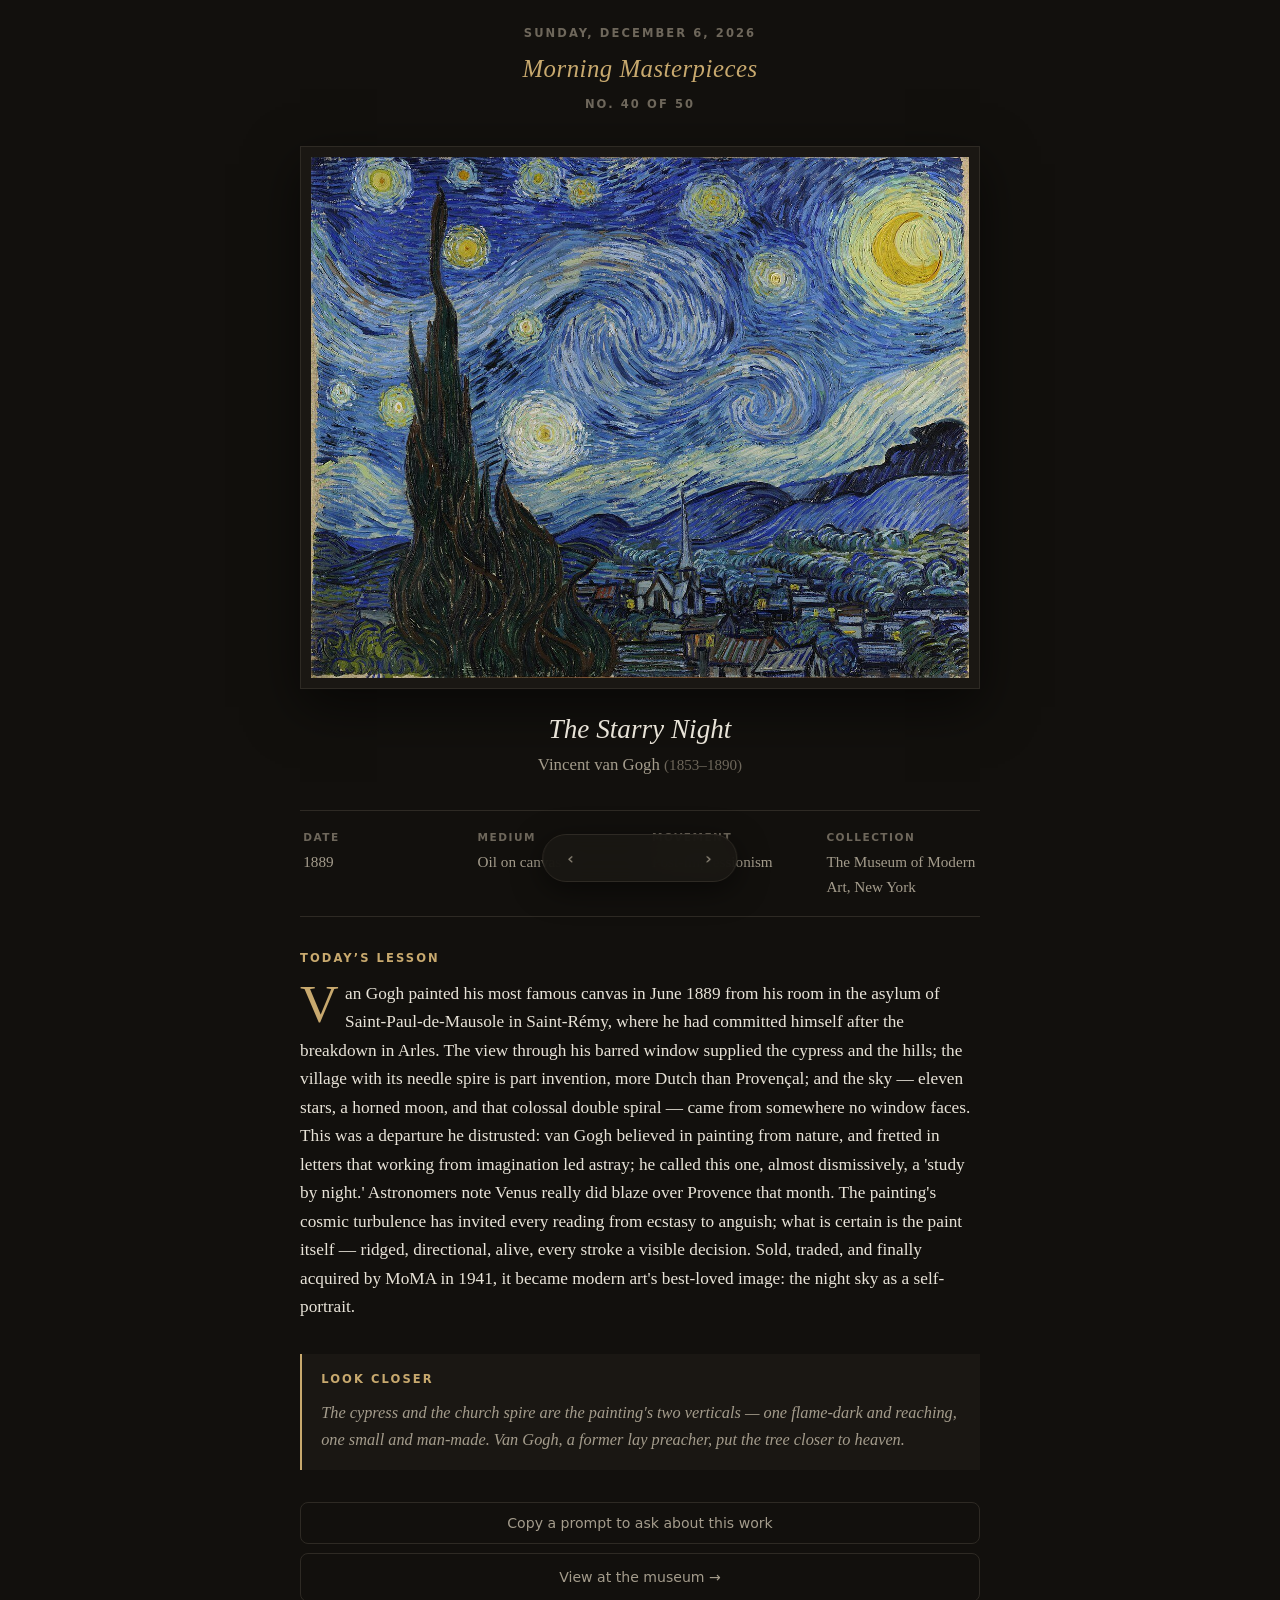
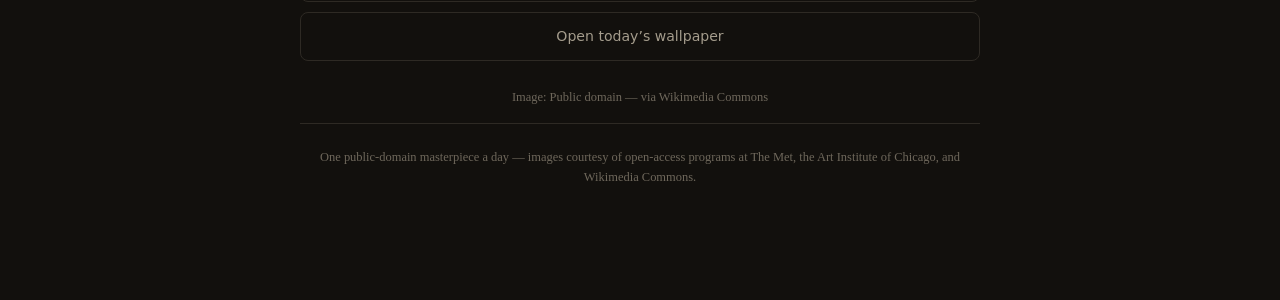
==== site/index.html @ be4b1ff0 "Morning Masterpieces: daily public-domain art lesson 50 curated works (van Eyck 1434 → Kandinsky 191" ====
<!doctype html>
<html lang="en">
<head>
  <meta charset="utf-8">
  <meta name="viewport" content="width=device-width, initial-scale=1, viewport-fit=cover">
  <title>Morning Masterpieces</title>
  <meta name="description" content="A daily art history lesson: one public-domain masterpiece per day.">
  <meta name="theme-color" content="#12100d">
  <link rel="manifest" href="manifest.webmanifest">
  <link rel="icon" href="icons/icon-192.png">
  <link rel="apple-touch-icon" href="icons/apple-touch-icon.png">
  <meta name="apple-mobile-web-app-capable" content="yes">
  <meta name="apple-mobile-web-app-status-bar-style" content="black-translucent">
  <meta name="apple-mobile-web-app-title" content="Masterpieces">
  <link rel="stylesheet" href="styles.css">
</head>
<body>
  <header class="masthead">
    <p class="eyebrow" id="dateline">&nbsp;</p>
    <h1 class="wordmark">Morning Masterpieces</h1>
    <p class="daycount" id="daycount">&nbsp;</p>
  </header>

  <main id="main" hidden>
    <figure class="artwork">
      <div class="frame">
        <img id="art-image" alt="" decoding="async">
      </div>
      <figcaption>
        <h2 id="art-title"></h2>
        <p class="artist-line"><span id="art-artist"></span> <span class="dim" id="art-artist-dates"></span></p>
      </figcaption>
    </figure>

    <dl class="tombstone">
      <div><dt>Date</dt><dd id="art-year"></dd></div>
      <div><dt>Medium</dt><dd id="art-medium"></dd></div>
      <div><dt>Movement</dt><dd id="art-movement"></dd></div>
      <div><dt>Collection</dt><dd id="art-museum"></dd></div>
    </dl>

    <section class="lesson">
      <h3 class="section-label">Today’s lesson</h3>
      <div id="art-lesson"></div>
    </section>

    <aside class="look-for">
      <h3 class="section-label">Look closer</h3>
      <p id="art-lookfor"></p>
    </aside>

    <nav class="actions">
      <button id="ask-btn" class="action" type="button">Copy a prompt to ask about this work</button>
      <a id="museum-link" class="action" target="_blank" rel="noopener">View at the museum&nbsp;→</a>
      <a id="wallpaper-link" class="action" target="_blank" rel="noopener">Open today’s wallpaper</a>
    </nav>

    <p class="license" id="art-license"></p>
  </main>

  <nav class="pager" id="pager" hidden>
    <button id="prev-btn" type="button" aria-label="Previous day">‹</button>
    <button id="today-btn" type="button">Today</button>
    <button id="next-btn" type="button" aria-label="Next day">›</button>
  </nav>

  <div class="toast" id="toast" role="status"></div>

  <footer class="colophon">
    <p>One public-domain masterpiece a day — images courtesy of open-access programs at
    The Met, the Art Institute of Chicago, and Wikimedia Commons.</p>
  </footer>

  <script src="app.js"></script>
</body>
</html>
---- site/styles.css ----
/* Morning Masterpieces — dark gallery aesthetic, system fonts only. */

:root {
  --wall: #12100d;
  --wall-raised: #1a1713;
  --ink: #e8e3d8;
  --ink-dim: #a49c8c;
  --ink-faint: #6e675b;
  --hairline: #2e2a24;
  --accent: #c8a96e;
  --serif: 'Palatino', 'Georgia', 'Times New Roman', serif;
}

* { margin: 0; padding: 0; box-sizing: border-box; }

html { -webkit-text-size-adjust: 100%; }

body {
  background: var(--wall);
  color: var(--ink);
  font-family: var(--serif);
  line-height: 1.65;
  padding: max(env(safe-area-inset-top), 1.5rem) 1.25rem calc(env(safe-area-inset-bottom) + 7rem);
  max-width: 720px;
  margin: 0 auto;
}

.masthead { text-align: center; margin-bottom: 2rem; }

.eyebrow, .daycount, .section-label {
  font-family: -apple-system, system-ui, sans-serif;
  font-size: 0.72rem;
  font-weight: 600;
  letter-spacing: 0.18em;
  text-transform: uppercase;
  color: var(--ink-faint);
}

.wordmark {
  font-size: 1.55rem;
  font-weight: 500;
  font-style: italic;
  letter-spacing: 0.02em;
  color: var(--accent);
  margin: 0.35rem 0;
}

main { animation: fade 0.5s ease; }
@keyframes fade { from { opacity: 0; transform: translateY(6px); } }

.artwork { margin-bottom: 2rem; }

.frame {
  background: var(--wall-raised);
  border: 1px solid var(--hairline);
  padding: 10px;
  box-shadow: 0 18px 50px rgba(0, 0, 0, 0.55);
}

.frame img {
  display: block;
  width: 100%;
  height: auto;
  min-height: 120px;
  background: #000;
}

figcaption { text-align: center; margin-top: 1.4rem; }

figcaption h2 {
  font-size: 1.7rem;
  font-weight: 500;
  line-height: 1.25;
  font-style: italic;
}

.artist-line { margin-top: 0.3rem; font-size: 1.05rem; color: var(--ink-dim); }
.dim { color: var(--ink-faint); font-size: 0.9em; }

.tombstone {
  display: grid;
  grid-template-columns: repeat(auto-fit, minmax(150px, 1fr));
  gap: 0.9rem 1.5rem;
  border-top: 1px solid var(--hairline);
  border-bottom: 1px solid var(--hairline);
  padding: 1.1rem 0.2rem;
  margin-bottom: 2rem;
}

.tombstone dt {
  font-family: -apple-system, system-ui, sans-serif;
  font-size: 0.66rem;
  font-weight: 600;
  letter-spacing: 0.14em;
  text-transform: uppercase;
  color: var(--ink-faint);
  margin-bottom: 0.15rem;
}

.tombstone dd { font-size: 0.95rem; color: var(--ink-dim); }

.section-label { margin-bottom: 0.7rem; color: var(--accent); }

.lesson { margin-bottom: 2rem; }
.lesson p { font-size: 1.08rem; margin-bottom: 1rem; }
.lesson p:first-of-type::first-letter {
  font-size: 3.1em;
  float: left;
  line-height: 0.82;
  padding: 0.06em 0.12em 0 0;
  color: var(--accent);
}

.look-for {
  border-left: 2px solid var(--accent);
  background: var(--wall-raised);
  padding: 1rem 1.2rem;
  margin-bottom: 2rem;
}
.look-for p { color: var(--ink-dim); font-style: italic; font-size: 1.02rem; }

.actions { display: flex; flex-direction: column; gap: 0.6rem; margin-bottom: 1.6rem; }

.action {
  display: block;
  font-family: -apple-system, system-ui, sans-serif;
  font-size: 0.88rem;
  text-align: center;
  color: var(--ink-dim);
  background: none;
  border: 1px solid var(--hairline);
  border-radius: 8px;
  padding: 0.75rem 1rem;
  text-decoration: none;
  cursor: pointer;
  transition: border-color 0.2s, color 0.2s;
}
.action:hover, .action:active { border-color: var(--accent); color: var(--ink); }

.license { font-size: 0.78rem; color: var(--ink-faint); text-align: center; margin-bottom: 1rem; }

.pager {
  position: fixed;
  bottom: calc(env(safe-area-inset-bottom) + 1.1rem);
  left: 50%;
  transform: translateX(-50%);
  display: flex;
  gap: 0.5rem;
  background: rgba(26, 23, 19, 0.92);
  -webkit-backdrop-filter: blur(12px);
  backdrop-filter: blur(12px);
  border: 1px solid var(--hairline);
  border-radius: 999px;
  padding: 0.35rem;
  box-shadow: 0 8px 30px rgba(0, 0, 0, 0.5);
}

.pager button {
  font-family: -apple-system, system-ui, sans-serif;
  font-size: 1rem;
  color: var(--ink-dim);
  background: none;
  border: none;
  border-radius: 999px;
  min-width: 44px;
  padding: 0.5rem 0.9rem;
  cursor: pointer;
}
.pager button:hover, .pager button:active { color: var(--accent); }
.pager #today-btn { font-size: 0.82rem; letter-spacing: 0.08em; text-transform: uppercase; }

.toast {
  position: fixed;
  bottom: calc(env(safe-area-inset-bottom) + 5.2rem);
  left: 50%;
  transform: translateX(-50%) translateY(10px);
  background: var(--accent);
  color: #1a1408;
  font-family: -apple-system, system-ui, sans-serif;
  font-size: 0.85rem;
  font-weight: 600;
  padding: 0.6rem 1.2rem;
  border-radius: 8px;
  opacity: 0;
  pointer-events: none;
  transition: opacity 0.25s, transform 0.25s;
}
.toast.show { opacity: 1; transform: translateX(-50%) translateY(0); }

.colophon {
  text-align: center;
  font-size: 0.78rem;
  color: var(--ink-faint);
  border-top: 1px solid var(--hairline);
  padding-top: 1.4rem;
}
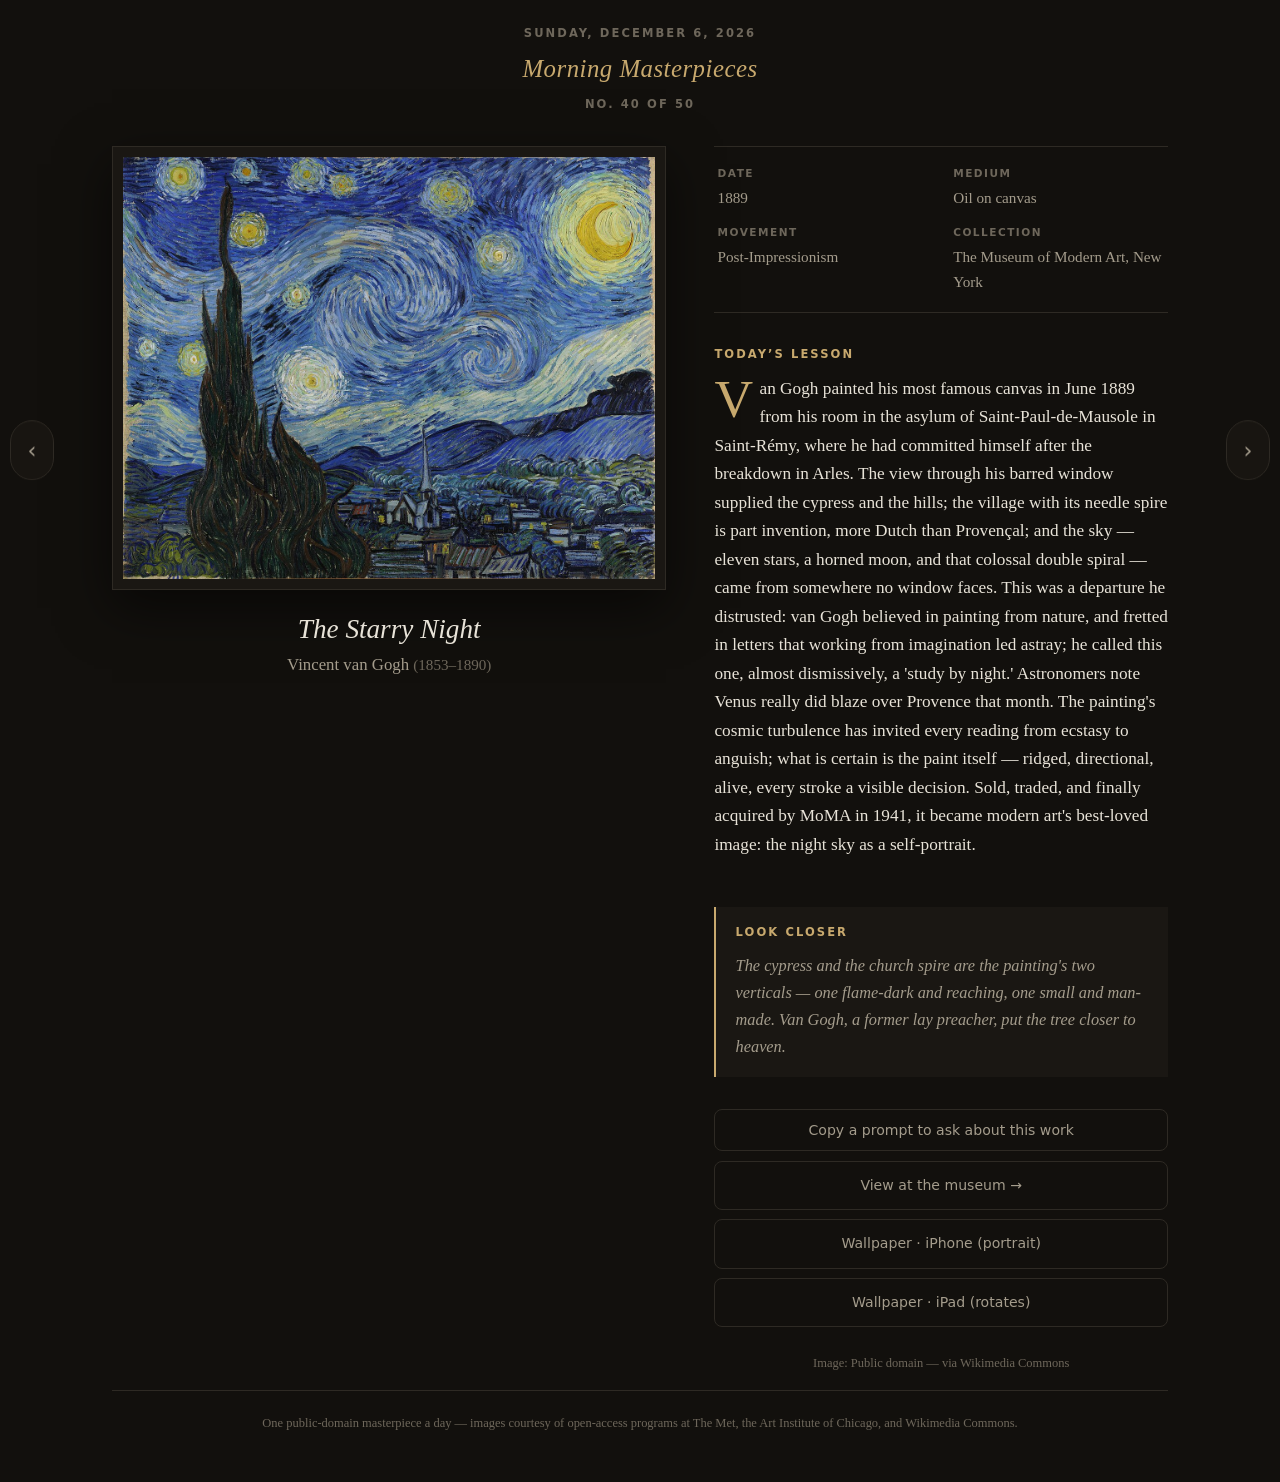
==== commit beb060dc: "Landscape support: two-column PWA layout + square iPad wallpapers - PWA: at >=960px the painting han" ====
--- a/site/index.html
+++ b/site/index.html
@@ -52,7 +52,8 @@
     <nav class="actions">
       <button id="ask-btn" class="action" type="button">Copy a prompt to ask about this work</button>
       <a id="museum-link" class="action" target="_blank" rel="noopener">View at the museum&nbsp;→</a>
-      <a id="wallpaper-link" class="action" target="_blank" rel="noopener">Open today’s wallpaper</a>
+      <a id="wallpaper-link" class="action" target="_blank" rel="noopener">Wallpaper · iPhone (portrait)</a>
+      <a id="wallpaper-ipad-link" class="action" target="_blank" rel="noopener">Wallpaper · iPad (rotates)</a>
     </nav>
 
     <p class="license" id="art-license"></p>
--- a/site/styles.css
+++ b/site/styles.css
@@ -194,3 +194,82 @@
   border-top: 1px solid var(--hairline);
   padding-top: 1.4rem;
 }
+
+/* ── Wide viewports (iPad landscape, desktop): two-column gallery.
+      Painting hangs sticky on the left; the lesson scrolls beside it.
+      The floating pager pill becomes edge chevrons so nothing overlaps. */
+@media (min-width: 960px) {
+  body {
+    max-width: 1200px;
+    padding-left: 4.5rem;
+    padding-right: 4.5rem;
+    padding-bottom: 3rem;
+  }
+
+  main {
+    display: grid;
+    grid-template-columns: minmax(0, 11fr) minmax(0, 9fr);
+    column-gap: 3rem;
+    align-items: start;
+  }
+
+  .artwork {
+    grid-column: 1;
+    grid-row: 1 / span 9;
+    position: sticky;
+    top: 1.2rem;
+    margin-bottom: 0;
+  }
+
+  .tombstone, .lesson, .look-for, .actions, .license { grid-column: 2; }
+
+  .frame { display: flex; justify-content: center; }
+  .frame img {
+    width: auto;
+    max-width: 100%;
+    max-height: calc(100vh - 16rem);
+  }
+
+  .pager {
+    position: static;
+    /* transform/backdrop-filter would become the containing block for the
+       fixed-position buttons below — reset both. */
+    transform: none;
+    background: none;
+    border: none;
+    box-shadow: none;
+    padding: 0;
+    -webkit-backdrop-filter: none;
+    backdrop-filter: none;
+  }
+
+  .pager button {
+    position: fixed;
+    z-index: 10;
+    background: rgba(26, 23, 19, 0.85);
+    border: 1px solid var(--hairline);
+    -webkit-backdrop-filter: blur(10px);
+    backdrop-filter: blur(10px);
+  }
+
+  #prev-btn, #next-btn {
+    top: 50%;
+    transform: translateY(-50%);
+    font-size: 1.4rem;
+    line-height: 1;
+    padding: 1.1rem 0.8rem;
+  }
+  #prev-btn { left: max(env(safe-area-inset-left), 10px); }
+  #next-btn { right: max(env(safe-area-inset-right), 10px); }
+
+  #today-btn {
+    top: max(env(safe-area-inset-top), 12px);
+    right: max(env(safe-area-inset-right), 14px);
+    padding: 0.55rem 1.1rem;
+  }
+
+  .toast {
+    bottom: auto;
+    top: calc(env(safe-area-inset-top) + 4.5rem);
+  }
+}
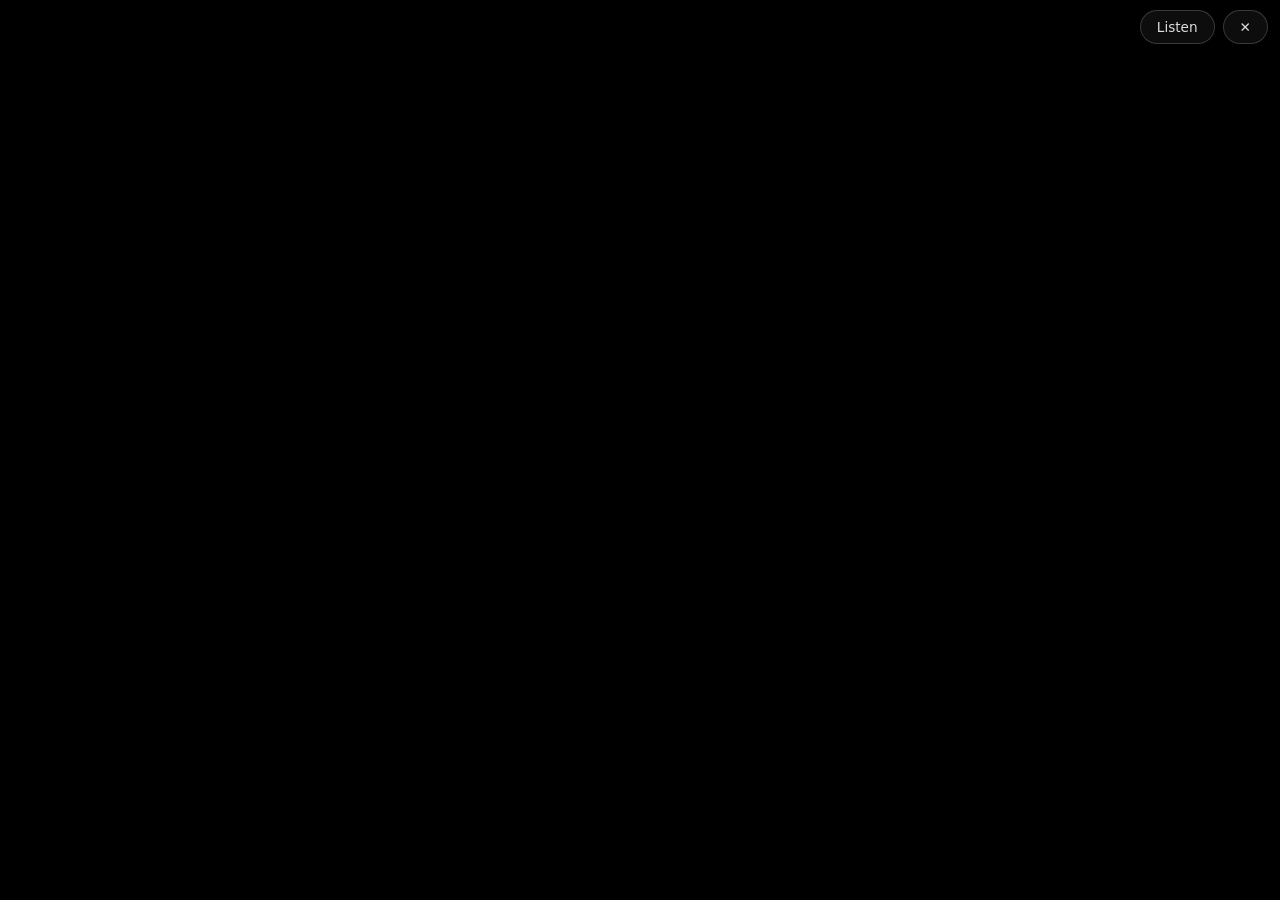
==== commit c5389ee2: "Sharper captions, home-screen variants, docent TTS, fullscreen viewer - Wallpaper text sharpness: 24" ====
--- a/site/index.html
+++ b/site/index.html
@@ -32,31 +32,35 @@
       </figcaption>
     </figure>
 
-    <dl class="tombstone">
-      <div><dt>Date</dt><dd id="art-year"></dd></div>
-      <div><dt>Medium</dt><dd id="art-medium"></dd></div>
-      <div><dt>Movement</dt><dd id="art-movement"></dd></div>
-      <div><dt>Collection</dt><dd id="art-museum"></dd></div>
-    </dl>
+    <div class="panel" id="panel">
+      <dl class="tombstone">
+        <div><dt>Date</dt><dd id="art-year"></dd></div>
+        <div><dt>Medium</dt><dd id="art-medium"></dd></div>
+        <div><dt>Movement</dt><dd id="art-movement"></dd></div>
+        <div><dt>Collection</dt><dd id="art-museum"></dd></div>
+      </dl>
 
-    <section class="lesson">
-      <h3 class="section-label">Today’s lesson</h3>
-      <div id="art-lesson"></div>
-    </section>
+      <section class="lesson">
+        <h3 class="section-label">Today’s lesson</h3>
+        <div id="art-lesson"></div>
+      </section>
 
-    <aside class="look-for">
-      <h3 class="section-label">Look closer</h3>
-      <p id="art-lookfor"></p>
-    </aside>
+      <aside class="look-for">
+        <h3 class="section-label">Look closer</h3>
+        <p id="art-lookfor"></p>
+      </aside>
 
-    <nav class="actions">
-      <button id="ask-btn" class="action" type="button">Copy a prompt to ask about this work</button>
-      <a id="museum-link" class="action" target="_blank" rel="noopener">View at the museum&nbsp;→</a>
-      <a id="wallpaper-link" class="action" target="_blank" rel="noopener">Wallpaper · iPhone (portrait)</a>
-      <a id="wallpaper-ipad-link" class="action" target="_blank" rel="noopener">Wallpaper · iPad (rotates)</a>
-    </nav>
+      <nav class="actions">
+        <button id="listen-btn" class="action" type="button">Listen — the docent reads today’s lesson</button>
+        <button id="fullscreen-btn" class="action" type="button">View fullscreen</button>
+        <button id="ask-btn" class="action" type="button">Copy a prompt to ask about this work</button>
+        <a id="museum-link" class="action" target="_blank" rel="noopener">View at the museum&nbsp;→</a>
+        <a id="wallpaper-link" class="action">Download wallpaper · iPhone</a>
+        <a id="wallpaper-ipad-link" class="action">Download wallpaper · iPad</a>
+      </nav>
 
-    <p class="license" id="art-license"></p>
+      <p class="license" id="art-license"></p>
+    </div>
   </main>
 
   <nav class="pager" id="pager" hidden>
@@ -67,6 +71,15 @@
 
   <div class="toast" id="toast" role="status"></div>
 
+  <div class="lightbox" id="lightbox" hidden>
+    <img id="lightbox-img" alt="">
+    <div class="lightbox-bar">
+      <button id="lightbox-listen" type="button">Listen</button>
+      <button id="lightbox-close" type="button" aria-label="Close">✕</button>
+    </div>
+    <p class="rotate-hint" id="rotate-hint" hidden>Rotate your device for a better fit</p>
+  </div>
+
   <footer class="colophon">
     <p>One public-domain masterpiece a day — images courtesy of open-access programs at
     The Met, the Art Institute of Chicago, and Wikimedia Commons.</p>
--- a/site/styles.css
+++ b/site/styles.css
@@ -55,6 +55,7 @@
   border: 1px solid var(--hairline);
   padding: 10px;
   box-shadow: 0 18px 50px rgba(0, 0, 0, 0.55);
+  cursor: zoom-in;
 }
 
 .frame img {
@@ -195,40 +196,112 @@
   padding-top: 1.4rem;
 }
 
+/* ── Fullscreen art viewer ─────────────────────────────────────── */
+.lightbox {
+  position: fixed;
+  inset: 0;
+  z-index: 60;
+  background: #000;
+  display: flex;
+  align-items: center;
+  justify-content: center;
+}
+
+.lightbox img {
+  max-width: 100%;
+  max-height: 100%;
+  width: auto;
+  height: auto;
+}
+
+.lightbox-bar {
+  position: absolute;
+  top: calc(env(safe-area-inset-top) + 10px);
+  right: calc(env(safe-area-inset-right) + 12px);
+  display: flex;
+  gap: 0.5rem;
+}
+
+.lightbox-bar button {
+  font-family: -apple-system, system-ui, sans-serif;
+  font-size: 0.85rem;
+  color: #ddd;
+  background: rgba(20, 20, 20, 0.65);
+  border: 1px solid rgba(255, 255, 255, 0.18);
+  border-radius: 999px;
+  padding: 0.5rem 1rem;
+  cursor: pointer;
+  -webkit-backdrop-filter: blur(10px);
+  backdrop-filter: blur(10px);
+}
+
+.rotate-hint {
+  position: absolute;
+  bottom: calc(env(safe-area-inset-bottom) + 18px);
+  left: 50%;
+  transform: translateX(-50%);
+  font-family: -apple-system, system-ui, sans-serif;
+  font-size: 0.85rem;
+  color: #ccc;
+  background: rgba(20, 20, 20, 0.7);
+  padding: 0.45rem 1rem;
+  border-radius: 999px;
+  pointer-events: none;
+}
+
+body.lightbox-open { overflow: hidden; }
+
 /* ── Wide viewports (iPad landscape, desktop): two-column gallery.
-      Painting hangs sticky on the left; the lesson scrolls beside it.
-      The floating pager pill becomes edge chevrons so nothing overlaps. */
+      The painting stays fixed in the left column while the lesson panel
+      scrolls independently on the right; prev/next are edge chevrons. */
 @media (min-width: 960px) {
+  html, body { height: 100%; overflow: hidden; }
+
   body {
-    max-width: 1200px;
-    padding-left: 4.5rem;
-    padding-right: 4.5rem;
-    padding-bottom: 3rem;
-  }
+    display: flex;
+    flex-direction: column;
+    max-width: 1240px;
+    padding: 1.2rem 4.5rem 0;
+  }
+
+  .masthead { flex: none; margin-bottom: 1.2rem; }
 
   main {
+    flex: 1 1 auto;
+    min-height: 0;
     display: grid;
     grid-template-columns: minmax(0, 11fr) minmax(0, 9fr);
     column-gap: 3rem;
-    align-items: start;
+    align-items: stretch;
   }
 
   .artwork {
-    grid-column: 1;
-    grid-row: 1 / span 9;
-    position: sticky;
-    top: 1.2rem;
+    display: flex;
+    flex-direction: column;
+    justify-content: center;
+    min-height: 0;
     margin-bottom: 0;
   }
 
-  .tombstone, .lesson, .look-for, .actions, .license { grid-column: 2; }
-
-  .frame { display: flex; justify-content: center; }
+  .frame { align-self: center; max-width: 100%; }
   .frame img {
     width: auto;
     max-width: 100%;
-    max-height: calc(100vh - 16rem);
-  }
+    max-height: calc(100vh - 20rem);
+  }
+
+  figcaption { margin-top: 1.1rem; }
+  figcaption h2 { font-size: 1.45rem; }
+
+  .panel {
+    overflow-y: auto;
+    min-height: 0;
+    padding: 0 0.8rem 2.5rem 0;
+  }
+  .panel::-webkit-scrollbar { width: 6px; }
+  .panel::-webkit-scrollbar-thumb { background: var(--hairline); border-radius: 3px; }
+
+  .colophon { display: none; }
 
   .pager {
     position: static;
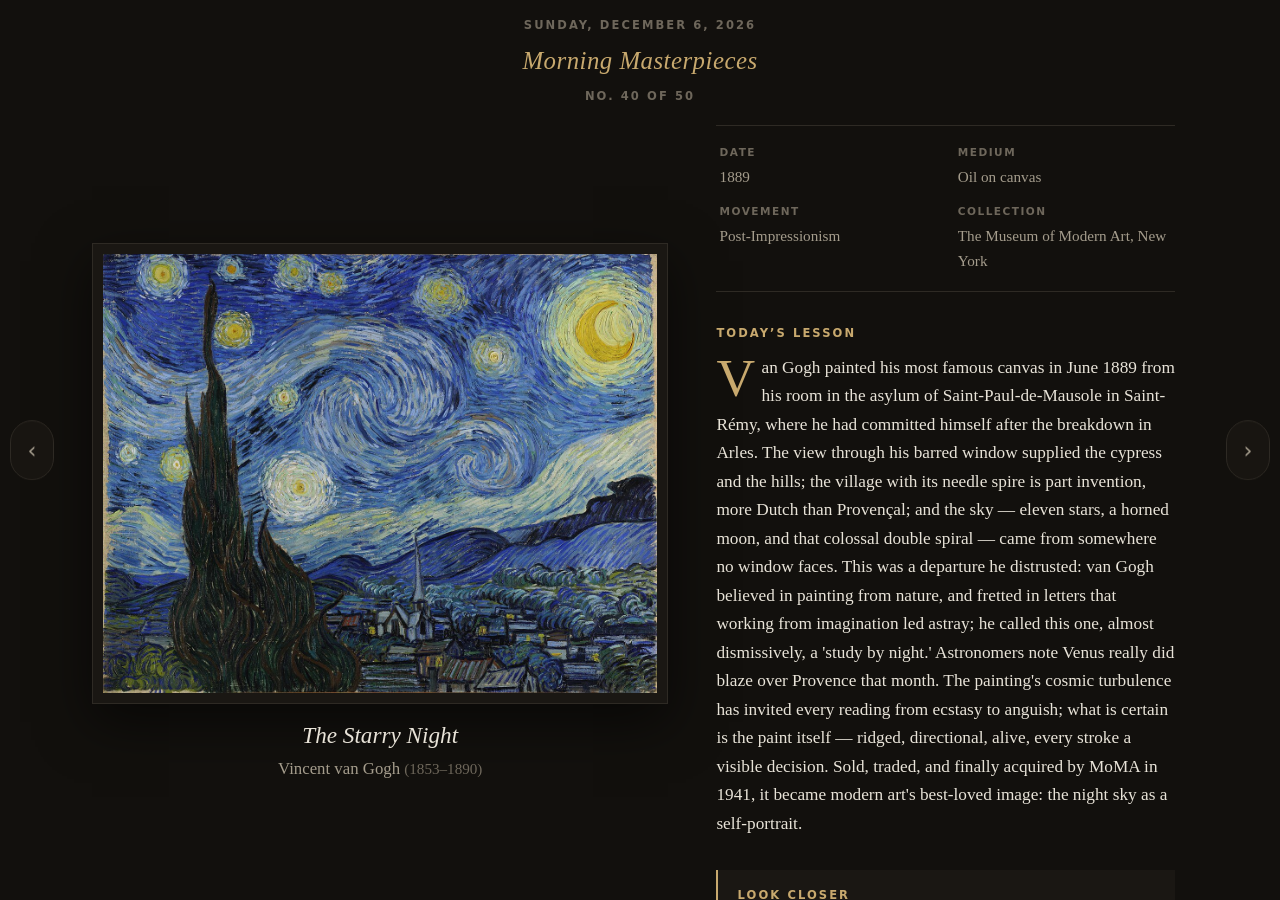
==== commit 3c950870: "Public Shortcut setup guide at /shortcuts.html Copy-pasteable Siri blurbs (with copy buttons + selec" ====
--- a/site/index.html
+++ b/site/index.html
@@ -57,6 +57,7 @@
         <a id="museum-link" class="action" target="_blank" rel="noopener">View at the museum&nbsp;→</a>
         <a id="wallpaper-link" class="action">Download wallpaper · iPhone</a>
         <a id="wallpaper-ipad-link" class="action">Download wallpaper · iPad</a>
+        <a class="action" href="shortcuts.html">Automate it — Shortcut setup guide&nbsp;→</a>
       </nav>
 
       <p class="license" id="art-license"></p>
@@ -82,7 +83,8 @@
 
   <footer class="colophon">
     <p>One public-domain masterpiece a day — images courtesy of open-access programs at
-    The Met, the Art Institute of Chicago, and Wikimedia Commons.</p>
+    The Met, the Art Institute of Chicago, and Wikimedia Commons.
+    <a href="shortcuts.html">Put it on your lock screen&nbsp;→</a></p>
   </footer>
 
   <script src="app.js"></script>
--- a/site/styles.css
+++ b/site/styles.css
@@ -13,6 +13,10 @@
 
 * { margin: 0; padding: 0; box-sizing: border-box; }
 
+/* Explicit author styles (e.g. .lightbox { display: flex }) override the
+   browser's built-in [hidden] rule — restore hidden's authority globally. */
+[hidden] { display: none !important; }
+
 html { -webkit-text-size-adjust: 100%; }
 
 body {
@@ -20,7 +24,7 @@
   color: var(--ink);
   font-family: var(--serif);
   line-height: 1.65;
-  padding: max(env(safe-area-inset-top), 1.5rem) 1.25rem calc(env(safe-area-inset-bottom) + 7rem);
+  padding: calc(env(safe-area-inset-top) + 1.25rem) 1.25rem calc(env(safe-area-inset-bottom) + 7rem);
   max-width: 720px;
   margin: 0 auto;
 }
@@ -195,6 +199,7 @@
   border-top: 1px solid var(--hairline);
   padding-top: 1.4rem;
 }
+.colophon a { color: var(--ink-dim); }
 
 /* ── Fullscreen art viewer ─────────────────────────────────────── */
 .lightbox {
@@ -261,7 +266,8 @@
     display: flex;
     flex-direction: column;
     max-width: 1240px;
-    padding: 1.2rem 4.5rem 0;
+    /* keep clear of the iPadOS status/menu bar in standalone mode */
+    padding: calc(env(safe-area-inset-top) + 1rem) 4.5rem 0;
   }
 
   .masthead { flex: none; margin-bottom: 1.2rem; }
@@ -336,7 +342,7 @@
   #next-btn { right: max(env(safe-area-inset-right), 10px); }
 
   #today-btn {
-    top: max(env(safe-area-inset-top), 12px);
+    top: calc(env(safe-area-inset-top) + 10px);
     right: max(env(safe-area-inset-right), 14px);
     padding: 0.55rem 1.1rem;
   }
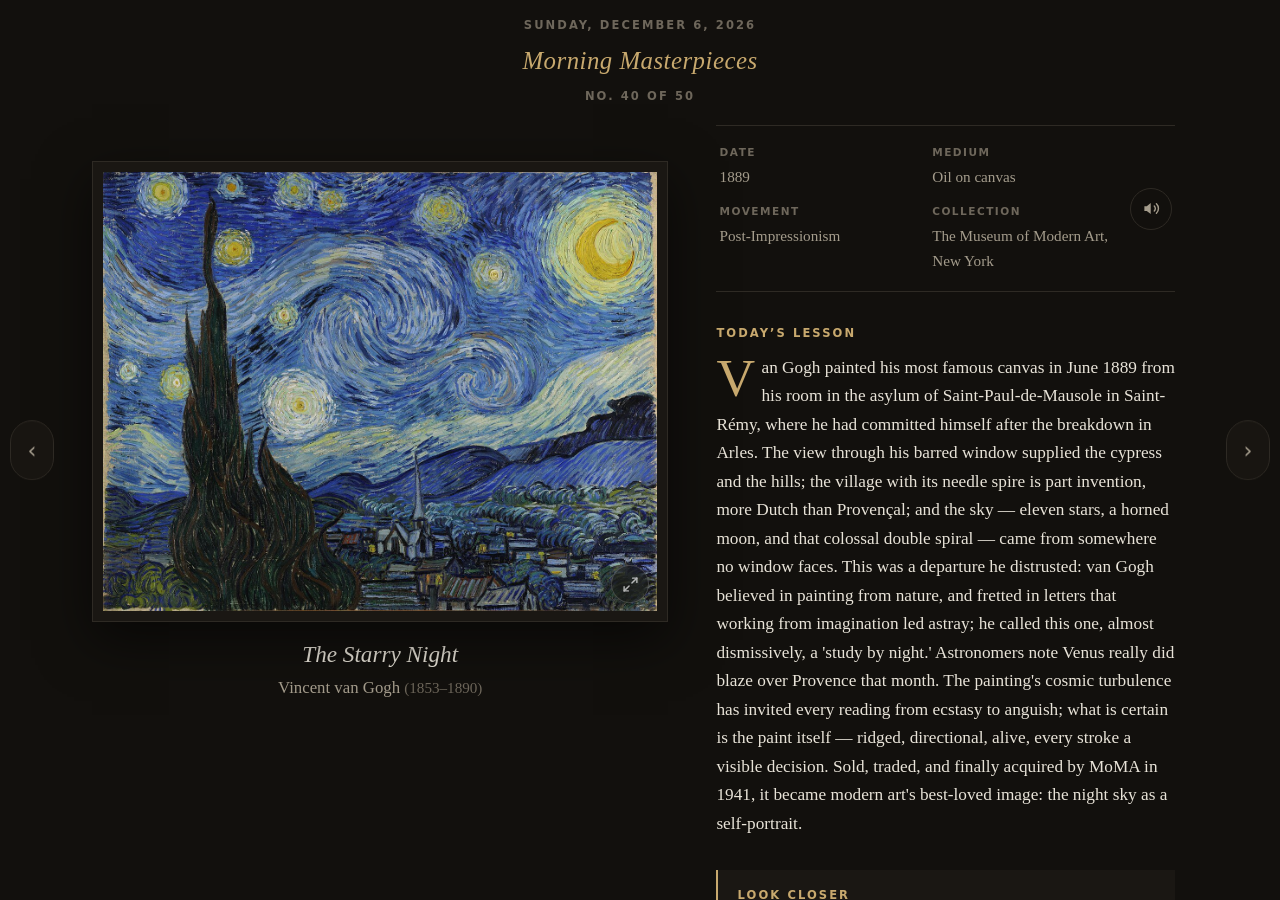
==== commit cf02624e: "Fix silent no-op daily cron deploys; rollover while open; discoverable docent/zoom The daily cron ne" ====
--- a/site/index.html
+++ b/site/index.html
@@ -25,6 +25,11 @@
     <figure class="artwork">
       <div class="frame">
         <img id="art-image" alt="" decoding="async">
+        <button id="zoom-btn" class="frame-zoom" type="button" aria-label="View fullscreen" title="View fullscreen">
+          <svg viewBox="0 0 24 24" width="17" height="17" fill="none" stroke="currentColor" stroke-width="2" stroke-linecap="round" stroke-linejoin="round" aria-hidden="true">
+            <path d="M15 3h6v6"/><path d="M9 21H3v-6"/><path d="M21 3l-7 7"/><path d="M3 21l7-7"/>
+          </svg>
+        </button>
       </div>
       <figcaption>
         <h2 id="art-title"></h2>
@@ -38,6 +43,18 @@
         <div><dt>Medium</dt><dd id="art-medium"></dd></div>
         <div><dt>Movement</dt><dd id="art-movement"></dd></div>
         <div><dt>Collection</dt><dd id="art-museum"></dd></div>
+        <div class="tombstone-listen">
+          <button id="listen-btn" class="icon-btn" type="button" aria-pressed="false"
+                  aria-label="Listen — the docent reads today’s lesson" title="Listen — the docent reads today’s lesson">
+            <svg id="listen-icon-play" viewBox="0 0 24 24" width="19" height="19" fill="none" stroke="currentColor" stroke-width="1.8" stroke-linecap="round" stroke-linejoin="round" aria-hidden="true">
+              <polygon points="11 5 6 9 3 9 3 15 6 15 11 19 11 5" fill="currentColor" stroke="none"/>
+              <path d="M15.5 8.8a4.5 4.5 0 0 1 0 6.4"/><path d="M18.2 6a8.3 8.3 0 0 1 0 12"/>
+            </svg>
+            <svg id="listen-icon-stop" viewBox="0 0 24 24" width="19" height="19" aria-hidden="true" hidden>
+              <rect x="6" y="6" width="12" height="12" rx="1.5" fill="currentColor"/>
+            </svg>
+          </button>
+        </div>
       </dl>
 
       <section class="lesson">
@@ -51,8 +68,6 @@
       </aside>
 
       <nav class="actions">
-        <button id="listen-btn" class="action" type="button">Listen — the docent reads today’s lesson</button>
-        <button id="fullscreen-btn" class="action" type="button">View fullscreen</button>
         <button id="ask-btn" class="action" type="button">Copy a prompt to ask about this work</button>
         <a id="museum-link" class="action" target="_blank" rel="noopener">View at the museum&nbsp;→</a>
         <a id="wallpaper-link" class="action">Download wallpaper · iPhone</a>
@@ -72,7 +87,7 @@
 
   <div class="toast" id="toast" role="status"></div>
 
-  <div class="lightbox" id="lightbox" hidden>
+  <div class="lightbox" id="lightbox" role="dialog" aria-modal="true" aria-label="Fullscreen artwork" hidden>
     <img id="lightbox-img" alt="">
     <div class="lightbox-bar">
       <button id="lightbox-listen" type="button">Listen</button>
--- a/site/styles.css
+++ b/site/styles.css
@@ -55,12 +55,36 @@
 .artwork { margin-bottom: 2rem; }
 
 .frame {
+  position: relative; /* anchors the fullscreen glyph */
   background: var(--wall-raised);
   border: 1px solid var(--hairline);
   padding: 10px;
   box-shadow: 0 18px 50px rgba(0, 0, 0, 0.55);
   cursor: zoom-in;
 }
+
+/* Low-key fullscreen affordance in the image corner — tapping the image
+   works too, but a visible glyph makes the capability discoverable. */
+.frame-zoom {
+  position: absolute;
+  right: 18px;
+  bottom: 18px;
+  display: flex;
+  align-items: center;
+  justify-content: center;
+  width: 38px;
+  height: 38px;
+  color: #ddd;
+  background: rgba(18, 16, 13, 0.55);
+  border: 1px solid rgba(255, 255, 255, 0.22);
+  border-radius: 999px;
+  cursor: pointer;
+  -webkit-backdrop-filter: blur(8px);
+  backdrop-filter: blur(8px);
+  opacity: 0.78;
+  transition: opacity 0.2s, border-color 0.2s;
+}
+.frame-zoom:hover, .frame-zoom:active { opacity: 1; border-color: var(--accent); }
 
 .frame img {
   display: block;
@@ -83,14 +107,38 @@
 .dim { color: var(--ink-faint); font-size: 0.9em; }
 
 .tombstone {
+  position: relative;
   display: grid;
   grid-template-columns: repeat(auto-fit, minmax(150px, 1fr));
   gap: 0.9rem 1.5rem;
   border-top: 1px solid var(--hairline);
   border-bottom: 1px solid var(--hairline);
-  padding: 1.1rem 0.2rem;
+  padding: 1.1rem 3.4rem 1.1rem 0.2rem; /* right gap reserved for the docent icon */
   margin-bottom: 2rem;
 }
+
+.tombstone-listen {
+  position: absolute;
+  top: 50%;
+  right: 0.2rem;
+  transform: translateY(-50%);
+}
+
+.icon-btn {
+  display: inline-flex;
+  align-items: center;
+  justify-content: center;
+  width: 42px;
+  height: 42px;
+  color: var(--ink-dim);
+  background: none;
+  border: 1px solid var(--hairline);
+  border-radius: 999px;
+  cursor: pointer;
+  transition: border-color 0.2s, color 0.2s;
+}
+.icon-btn:hover, .icon-btn:active { border-color: var(--accent); color: var(--ink); }
+.icon-btn.playing { color: var(--accent); border-color: var(--accent); }
 
 .tombstone dt {
   font-family: -apple-system, system-ui, sans-serif;
@@ -284,7 +332,11 @@
   .artwork {
     display: flex;
     flex-direction: column;
-    justify-content: center;
+    /* Top-anchored, not centered: on a tall browser window a vertically
+       centered painting drifts too low. The clamp keeps a modest offset
+       that reads near-centered on short viewports (iPad landscape). */
+    justify-content: flex-start;
+    padding-top: clamp(0rem, 4vh, 3.5rem);
     min-height: 0;
     margin-bottom: 0;
   }
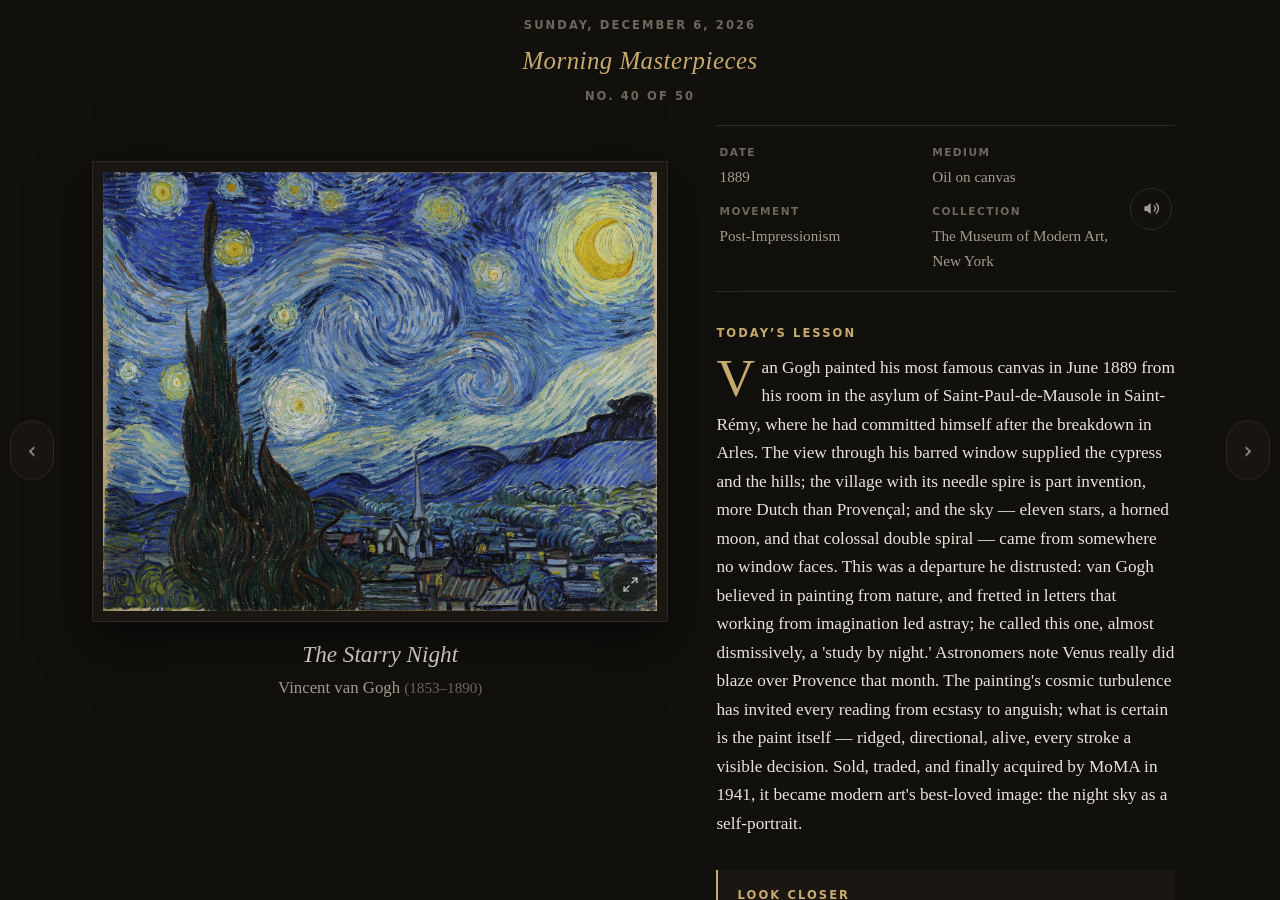
==== commit 4ed30edc: "Exhibition 01: Venice — Painted Light (opens July 11, one pass of 11 mornings) The first exhibition " ====
--- a/site/index.html
+++ b/site/index.html
@@ -19,6 +19,7 @@
     <p class="eyebrow" id="dateline">&nbsp;</p>
     <h1 class="wordmark">Morning Masterpieces</h1>
     <p class="daycount" id="daycount">&nbsp;</p>
+    <button id="rotation-toggle" class="rotation-toggle" type="button" hidden></button>
   </header>
 
   <main id="main" hidden>
--- a/site/styles.css
+++ b/site/styles.css
@@ -47,6 +47,25 @@
   letter-spacing: 0.02em;
   color: var(--accent);
   margin: 0.35rem 0;
+}
+
+/* Quiet text button under the daycount — present only during exhibitions. */
+.rotation-toggle {
+  font-family: -apple-system, system-ui, sans-serif;
+  font-size: 0.72rem;
+  letter-spacing: 0.04em;
+  color: var(--ink-faint);
+  background: none;
+  border: none;
+  border-bottom: 1px solid transparent;
+  margin-top: 0.35rem;
+  padding: 0.15rem 0.1rem;
+  cursor: pointer;
+  transition: color 0.2s, border-color 0.2s;
+}
+.rotation-toggle:hover, .rotation-toggle:active {
+  color: var(--ink-dim);
+  border-bottom-color: var(--hairline);
 }
 
 main { animation: fade 0.5s ease; }
@@ -261,10 +280,13 @@
 }
 
 .lightbox img {
-  max-width: 100%;
-  max-height: 100%;
-  width: auto;
-  height: auto;
+  /* Fill the whole viewport, upscaling past the file's natural size when
+     the display is bigger — max-* sizing never upscales, which left large
+     screens with a shrunken image ringed in black. Letterboxing now comes
+     only from aspect-ratio mismatch. */
+  width: 100%;
+  height: 100%;
+  object-fit: contain;
 }
 
 .lightbox-bar {
